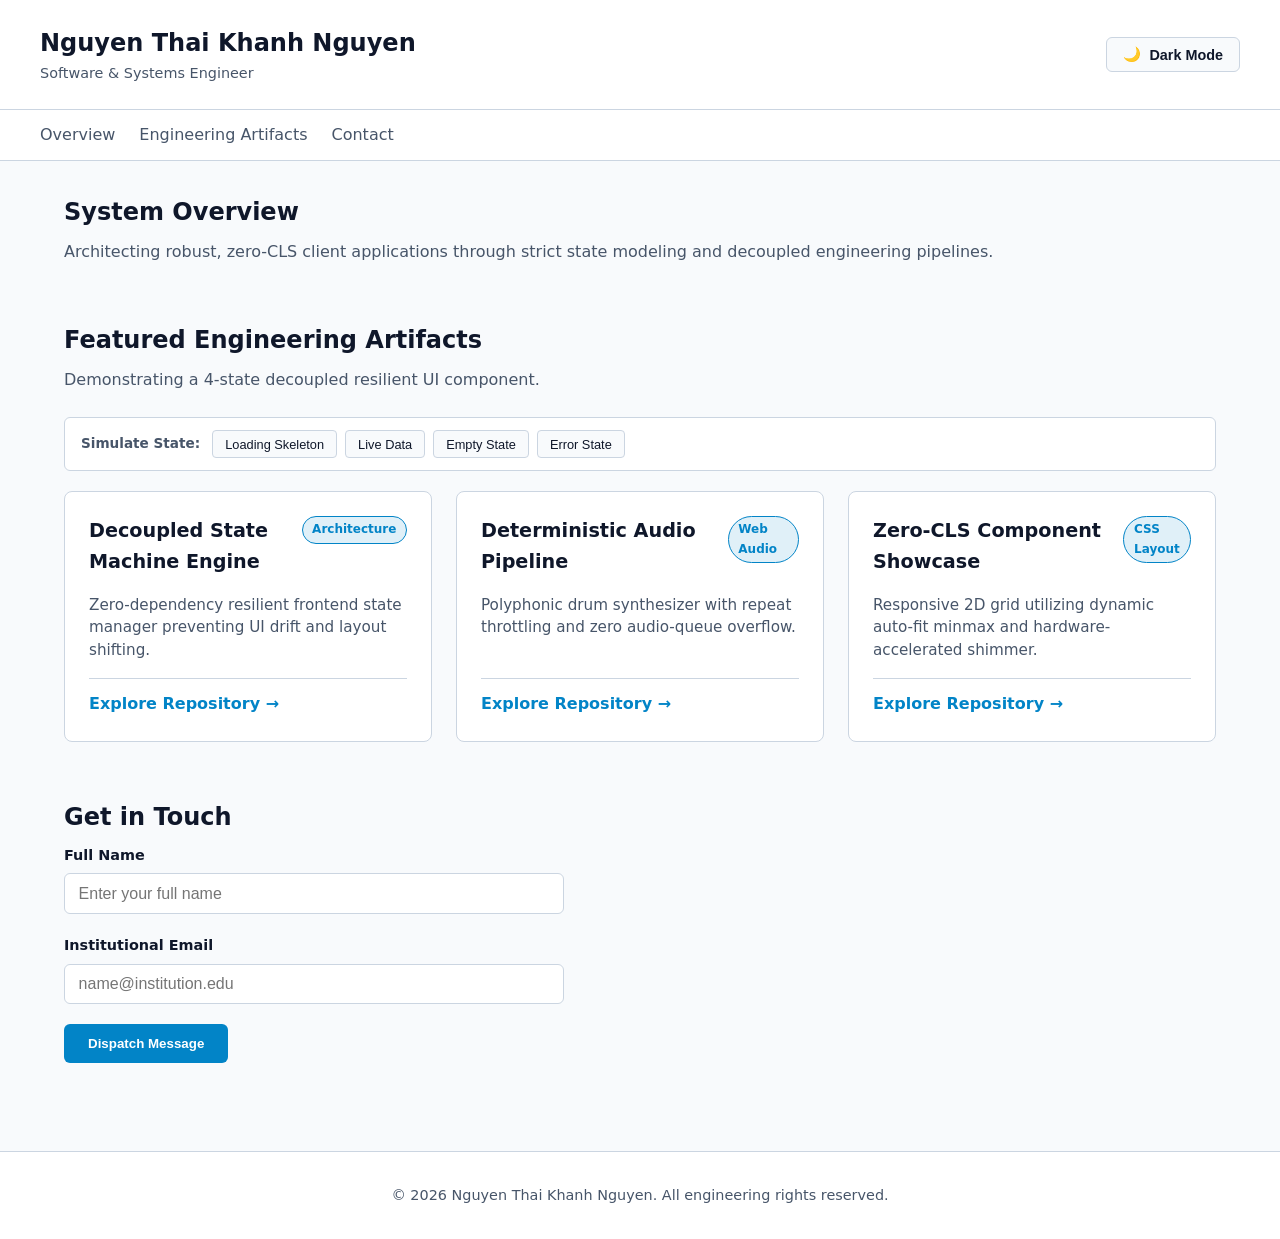
==== homework1/index.html @ a8fcfc0d "chore: organize lab exercises and homework structure" ====
<!DOCTYPE html>
<html lang="en">
<head>
  <meta charset="UTF-8">
  <meta name="viewport" content="width=device-width, initial-scale=1.0">
  <title>Engineering Portfolio | Resilient Architecture</title>
  <link rel="stylesheet" href="style.css">
</head>
<body>
  <!-- Accessible Skip Link -->
  <a href="#main-content" class="skip-link">Skip to main content</a>

  <!-- Global Header Landmark -->
  <header role="banner" class="site-header">
    <div class="header-inner">
      <div class="brand">
        <h1 class="brand-title">Nguyen Thai Khanh Nguyen</h1>
        <p class="brand-tagline">Software & Systems Engineer</p>
      </div>

      <!-- Theme Switcher Trigger -->
      <button 
        type="button" 
        id="theme-btn" 
        class="theme-toggle" 
        aria-pressed="false" 
        aria-label="Toggle color theme">
        <span class="theme-icon" aria-hidden="true">🌙</span>
        <span class="theme-text">Dark Mode</span>
      </button>
    </div>
  </header>

  <!-- Global Navigation Landmark -->
  <nav role="navigation" aria-label="Primary Navigation" class="site-nav">
    <ul class="nav-links">
      <li><a href="#overview">Overview</a></li>
      <li><a href="#projects">Engineering Artifacts</a></li>
      <li><a href="#contact">Contact</a></li>
    </ul>
  </nav>

  <!-- Main Content Landmark -->
  <main id="main-content" role="main">
    <!-- Hero / Overview Section -->
    <section id="overview" class="section-container" aria-labelledby="overview-heading">
      <h2 id="overview-heading">System Overview</h2>
      <p class="section-lead">
        Architecting robust, zero-CLS client applications through strict state modeling and decoupled engineering pipelines.
      </p>
    </section>

    <!-- Exercise 4: Resilient Component Architecture -->
    <section id="projects" class="section-container" aria-labelledby="projects-heading">
      <div class="section-header">
        <h2 id="projects-heading">Featured Engineering Artifacts</h2>
        <p class="section-subtitle">Demonstrating a 4-state decoupled resilient UI component.</p>
      </div>

      <!-- State Simulator (Interactive controls for Live Defense evaluation) -->
      <aside class="state-simulator" aria-label="Live State Simulator">
        <span class="simulator-label">Simulate State:</span>
        <div class="button-group" role="group" aria-label="State controls">
          <button type="button" class="btn-state" data-target="loading">Loading Skeleton</button>
          <button type="button" class="btn-state" data-target="success">Live Data</button>
          <button type="button" class="btn-state" data-target="empty">Empty State</button>
          <button type="button" class="btn-state" data-target="error">Error State</button>
        </div>
      </aside>

      <!-- Target Container for Dynamic Component States -->
      <div 
        id="projects-container" 
        class="projects-grid" 
        role="region" 
        aria-label="Projects list" 
        aria-live="polite" 
        aria-busy="false">
        <!-- State nodes are injected dynamically via app.js -->
      </div>
    </section>

    <!-- Contact Form Section -->
    <section id="contact" class="section-container" aria-labelledby="contact-heading">
      <h2 id="contact-heading">Get in Touch</h2>
      <form class="contact-form" action="#" method="POST" onsubmit="event.preventDefault();">
        <div class="form-group">
          <label for="contact-name">Full Name</label>
          <input type="text" id="contact-name" name="name" required placeholder="Enter your full name">
        </div>
        <div class="form-group">
          <label for="contact-email">Institutional Email</label>
          <input type="email" id="contact-email" name="email" required placeholder="name@institution.edu">
        </div>
        <button type="submit" class="btn-submit">Dispatch Message</button>
      </form>
    </section>
  </main>

  <!-- Global Footer Landmark -->
  <footer role="contentinfo" class="site-footer">
    <p>&copy; 2026 Nguyen Thai Khanh Nguyen. All engineering rights reserved.</p>
  </footer>

  <script src="app.js"></script>
</body>
</html>
---- homework1/style.css ----
/* ==========================================================================
   1. GLOBAL RESET & BASE TOKENS (Exercise 1 & 2)
   ========================================================================== */

*, *::before, *::after {
  box-sizing: border-box;
  margin: 0;
  padding: 0;
}

:root {
  --font-family: system-ui, -apple-system, BlinkMacSystemFont, 'Segoe UI', Roboto, sans-serif;
  
  /* Light Theme Tokens */
  --bg-primary: #f8fafc;
  --bg-surface: #ffffff;
  --border-color: #cbd5e1;
  --text-primary: #0f172a;
  --text-secondary: #475569;
  --accent: #0284c7;
  --accent-hover: #0369a1;
  --accent-light: rgba(2, 132, 199, 0.12);
  --error-color: #dc2626;
  --error-bg: rgba(220, 38, 38, 0.08);

  /* Shimmer tokens for light theme */
  --shimmer-base: #e2e8f0;
  --shimmer-highlight: #f8fafc;
}

/* Dark Theme Tokens */
body.dark-theme {
  --bg-primary: #0f172a;
  --bg-surface: #1e293b;
  --border-color: #334155;
  --text-primary: #f8fafc;
  --text-secondary: #94a3b8;
  --accent: #38bdf8;
  --accent-hover: #7dd3fc;
  --accent-light: rgba(56, 189, 248, 0.15);
  --error-color: #f87171;
  --error-bg: rgba(248, 113, 113, 0.1);

  /* Shimmer tokens matching Slide 18 specification */
  --shimmer-base: #1e293b;
  --shimmer-highlight: #334155;
}

html {
  color-scheme: light dark;
}

body {
  font-family: var(--font-family);
  background-color: var(--bg-primary);
  color: var(--text-primary);
  line-height: 1.6;
  min-height: 100vh;
  display: flex;
  flex-direction: column;
}

/* Skip link for Accessibility */
.skip-link {
  position: absolute;
  top: -100px;
  left: 1rem;
  background: var(--accent);
  color: #ffffff;
  padding: 0.75rem 1.25rem;
  z-index: 999;
  border-radius: 4px;
  text-decoration: none;
  font-weight: 600;
  transition: top 0.2s ease;
}

.skip-link:focus {
  top: 1rem;
}

/* ==========================================================================
   2. LANDMARK CONTAINERS & NAVIGATION
   ========================================================================== */

.site-header {
  background: var(--bg-surface);
  border-bottom: 1px solid var(--border-color);
  padding: 1.5rem 2rem;
}

.header-inner {
  max-width: 1200px;
  margin: 0 auto;
  display: flex;
  justify-content: space-between;
  align-items: center;
  gap: 1.5rem;
  flex-wrap: wrap;
}

.brand-title {
  font-size: 1.5rem;
  font-weight: 700;
  color: var(--text-primary);
}

.brand-tagline {
  font-size: 0.9rem;
  color: var(--text-secondary);
}

.theme-toggle {
  display: inline-flex;
  align-items: center;
  gap: 0.5rem;
  padding: 0.5rem 1rem;
  background: var(--bg-primary);
  border: 1px solid var(--border-color);
  border-radius: 6px;
  color: var(--text-primary);
  font-size: 0.9rem;
  font-weight: 600;
  cursor: pointer;
}

.theme-toggle:focus-visible {
  outline: 2px solid var(--accent);
  outline-offset: 2px;
}

.site-nav {
  background: var(--bg-surface);
  border-bottom: 1px solid var(--border-color);
  padding: 0.75rem 2rem;
}

.nav-links {
  max-width: 1200px;
  margin: 0 auto;
  display: flex;
  list-style: none;
  gap: 1.5rem;
}

.nav-links a {
  color: var(--text-secondary);
  text-decoration: none;
  font-weight: 500;
}

.nav-links a:hover,
.nav-links a:focus-visible {
  color: var(--accent);
  text-decoration: underline;
}

main {
  flex: 1;
  max-width: 1200px;
  width: 100%;
  margin: 0 auto;
  padding: 2rem 1.5rem;
}

.section-container {
  margin-bottom: 3.5rem;
}

.section-container h2 {
  font-size: 1.5rem;
  margin-bottom: 0.5rem;
}

.section-lead, .section-subtitle {
  color: var(--text-secondary);
  margin-bottom: 1.5rem;
}

/* ==========================================================================
   3. SUB-TASK T-03A: PURE CSS SHIMMER LOADING SKELETON (Slide 18)
   ========================================================================== */

@keyframes shimmer {
  0% {
    background-position: 200% 0;
  }
  100% {
    background-position: -200% 0;
  }
}

.skeleton-card {
  background: var(--bg-surface);
  border: 1px solid var(--border-color);
  border-radius: 8px;
  padding: 1.5rem;
  display: flex;
  flex-direction: column;
  gap: 1rem;
  min-height: 240px; /* Enforces CLS = 0 layout stability */
}

.skeleton-shimmer {
  background: linear-gradient(
    90deg, 
    var(--shimmer-base) 25%, 
    var(--shimmer-highlight) 50%, 
    var(--shimmer-base) 75%
  );
  background-size: 200% 100%;
  animation: shimmer 1.5s infinite;
  border-radius: 4px;
}

.skeleton-title {
  height: 24px;
  width: 70%;
}

.skeleton-badge {
  height: 20px;
  width: 35%;
}

.skeleton-line {
  height: 16px;
  width: 100%;
}

.skeleton-line.short {
  width: 65%;
}

.skeleton-link {
  height: 18px;
  width: 45%;
  margin-top: auto;
}

/* ==========================================================================
   4. SUB-TASK T-03B: LIVE DATA STATE (Grid & Flexbox Badges)
   ========================================================================== */

.projects-grid {
  display: grid;
  grid-template-columns: repeat(auto-fit, minmax(280px, 1fr));
  gap: 1.5rem;
  min-height: 240px;
}

.project-card {
  background: var(--bg-surface);
  border: 1px solid var(--border-color);
  border-radius: 8px;
  padding: 1.5rem;
  display: flex;
  flex-direction: column;
  gap: 1rem;
  transition: transform 0.2s ease, border-color 0.2s ease;
}

.project-card:hover,
.project-card:focus-within {
  transform: translateY(-2px);
  border-color: var(--accent);
}

.card-header {
  display: flex;
  justify-content: space-between;
  align-items: flex-start;
  gap: 0.75rem;
}

.card-title {
  font-size: 1.2rem;
  font-weight: 600;
  color: var(--text-primary);
}

.badge-list {
  display: flex;
  flex-wrap: wrap;
  gap: 0.4rem;
  list-style: none;
}

.badge {
  font-size: 0.75rem;
  font-weight: 600;
  padding: 0.2rem 0.6rem;
  border-radius: 9999px;
  background: var(--accent-light);
  color: var(--accent);
  border: 1px solid var(--accent);
}

.card-body {
  color: var(--text-secondary);
  font-size: 0.95rem;
  line-height: 1.5;
}

.card-footer {
  margin-top: auto;
  padding-top: 0.75rem;
  border-top: 1px solid var(--border-color);
}

.project-link {
  color: var(--accent);
  text-decoration: none;
  font-weight: 600;
  display: inline-flex;
  align-items: center;
  gap: 0.35rem;
}

.project-link:hover,
.project-link:focus-visible {
  text-decoration: underline;
  outline: 2px solid var(--accent);
  outline-offset: 3px;
}

/* ==========================================================================
   5. SUB-TASK T-03C: EMPTY & ERROR FEEDBACK CARDS
   ========================================================================== */

.state-feedback-card {
  grid-column: 1 / -1;
  text-align: center;
  padding: 3rem 1.5rem;
  background: var(--bg-surface);
  border: 1px dashed var(--border-color);
  border-radius: 8px;
  display: flex;
  flex-direction: column;
  align-items: center;
  justify-content: center;
  gap: 1rem;
}

.state-feedback-card.error-card {
  border-color: var(--error-color);
  background: var(--error-bg);
}

.state-icon {
  font-size: 2.2rem;
}

.state-title {
  font-size: 1.25rem;
  font-weight: 600;
}

.state-message {
  color: var(--text-secondary);
  max-width: 500px;
  font-size: 0.95rem;
}

.btn-retry {
  padding: 0.6rem 1.4rem;
  background: var(--accent);
  color: #ffffff;
  border: none;
  border-radius: 6px;
  font-weight: 600;
  cursor: pointer;
}

.btn-retry:hover {
  background: var(--accent-hover);
}

.btn-retry:focus-visible {
  outline: 3px solid var(--accent);
  outline-offset: 3px;
}

/* State Simulator Bar */
.state-simulator {
  display: flex;
  align-items: center;
  gap: 0.75rem;
  margin-bottom: 1.25rem;
  flex-wrap: wrap;
  padding: 0.75rem 1rem;
  background: var(--bg-surface);
  border: 1px solid var(--border-color);
  border-radius: 6px;
}

.simulator-label {
  font-size: 0.85rem;
  font-weight: 600;
  color: var(--text-secondary);
}

.button-group {
  display: flex;
  gap: 0.5rem;
  flex-wrap: wrap;
}

.btn-state {
  padding: 0.35rem 0.75rem;
  font-size: 0.8rem;
  font-weight: 500;
  background: var(--bg-primary);
  border: 1px solid var(--border-color);
  color: var(--text-primary);
  border-radius: 4px;
  cursor: pointer;
}

.btn-state:hover,
.btn-state:focus-visible {
  border-color: var(--accent);
  color: var(--accent);
}

/* Form Styles */
.contact-form {
  max-width: 500px;
  display: flex;
  flex-direction: column;
  gap: 1.25rem;
}

.form-group {
  display: flex;
  flex-direction: column;
  gap: 0.4rem;
}

.form-group label {
  font-weight: 600;
  font-size: 0.9rem;
}

.form-group input {
  padding: 0.65rem 0.85rem;
  border: 1px solid var(--border-color);
  border-radius: 6px;
  background: var(--bg-surface);
  color: var(--text-primary);
  font-size: 1rem;
}

.form-group input:focus-visible {
  outline: 2px solid var(--accent);
}

.btn-submit {
  padding: 0.75rem 1.5rem;
  background: var(--accent);
  color: #ffffff;
  border: none;
  border-radius: 6px;
  font-weight: 600;
  cursor: pointer;
  align-self: flex-start;
}

.site-footer {
  text-align: center;
  padding: 2rem 1.5rem;
  border-top: 1px solid var(--border-color);
  background: var(--bg-surface);
  font-size: 0.9rem;
  color: var(--text-secondary);
}
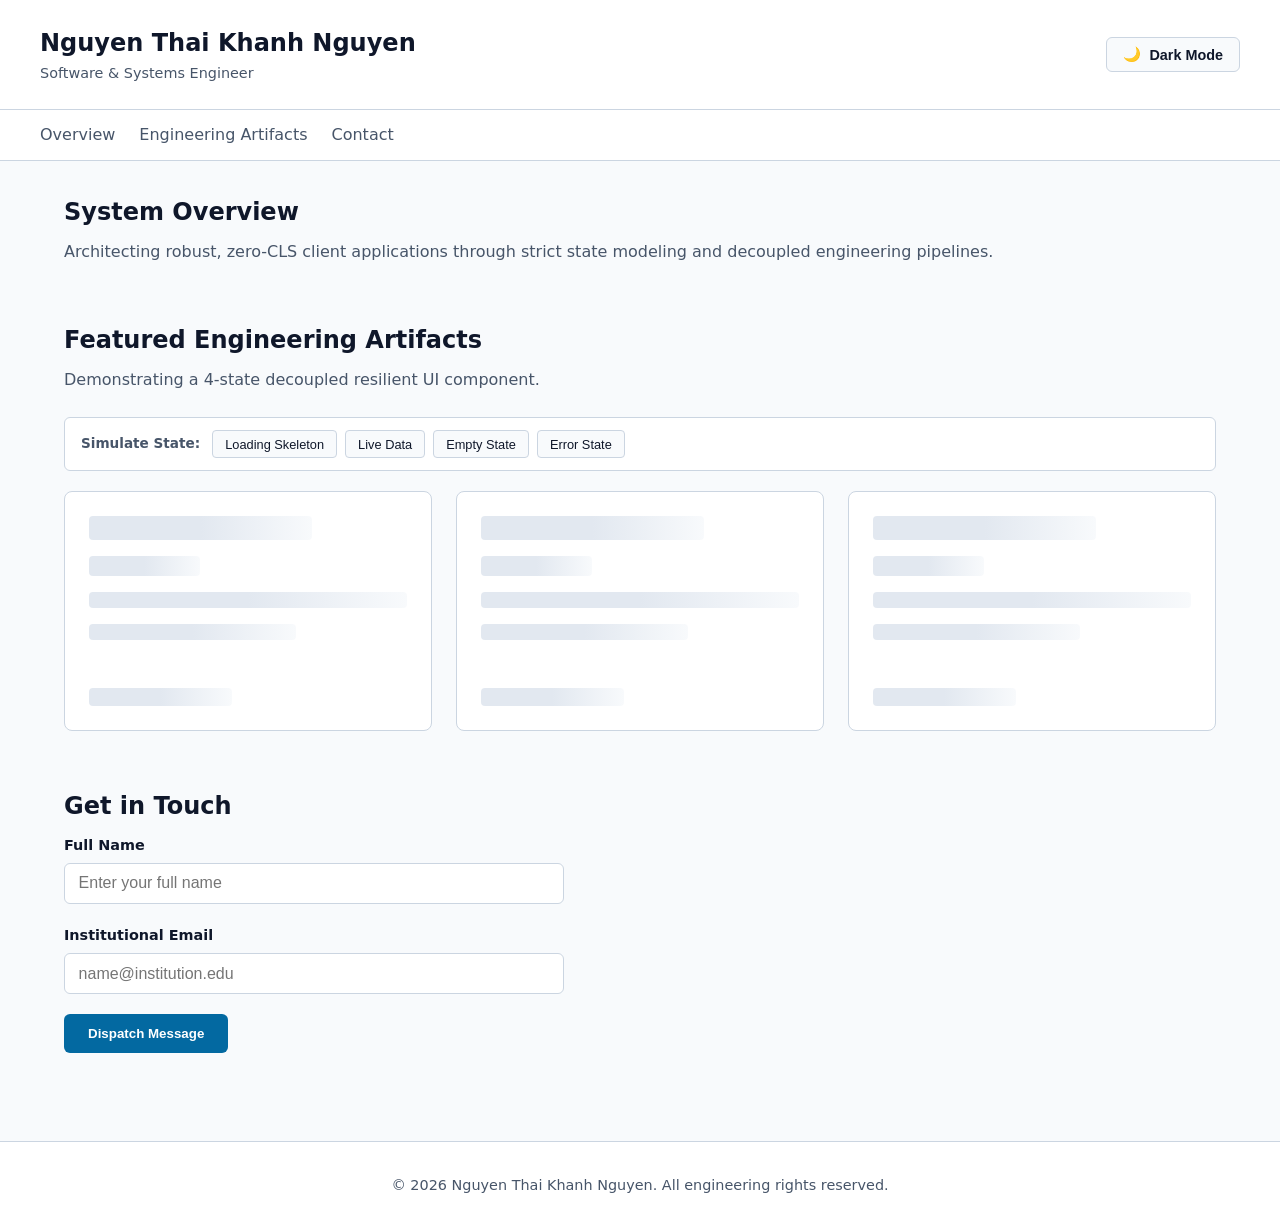
==== commit 99b3412d: "security: enforce CSP and remove inline handlers" ====
--- a/homework1/index.html
+++ b/homework1/index.html
@@ -3,7 +3,14 @@
 <head>
   <meta charset="UTF-8">
   <meta name="viewport" content="width=device-width, initial-scale=1.0">
+
+  <meta
+  http-equiv="Content-Security-Policy"
+  content="default-src 'none'; script-src 'self'; style-src 'self'; img-src 'self'; font-src 'self'; connect-src 'none'; object-src 'none'; base-uri 'none'; form-action 'none'"
+>
+
   <title>Engineering Portfolio | Resilient Architecture</title>
+  <link rel="icon" href="data:,">
   <link rel="stylesheet" href="style.css">
 </head>
 <body>
@@ -83,7 +90,7 @@
     <!-- Contact Form Section -->
     <section id="contact" class="section-container" aria-labelledby="contact-heading">
       <h2 id="contact-heading">Get in Touch</h2>
-      <form class="contact-form" action="#" method="POST" onsubmit="event.preventDefault();">
+      <form class="contact-form" action="#" method="POST">
         <div class="form-group">
           <label for="contact-name">Full Name</label>
           <input type="text" id="contact-name" name="name" required placeholder="Enter your full name">
--- a/homework1/style.css
+++ b/homework1/style.css
@@ -17,11 +17,12 @@
   --border-color: #cbd5e1;
   --text-primary: #0f172a;
   --text-secondary: #475569;
-  --accent: #0284c7;
+  --accent: #0369a1;
   --accent-hover: #0369a1;
   --accent-light: rgba(2, 132, 199, 0.12);
   --error-color: #dc2626;
   --error-bg: rgba(220, 38, 38, 0.08);
+  --on-accent: #ffffff;
 
   /* Shimmer tokens for light theme */
   --shimmer-base: #e2e8f0;
@@ -40,6 +41,7 @@
   --accent-light: rgba(56, 189, 248, 0.15);
   --error-color: #f87171;
   --error-bg: rgba(248, 113, 113, 0.1);
+  --on-accent: #0f172a;
 
   /* Shimmer tokens matching Slide 18 specification */
   --shimmer-base: #1e293b;
@@ -66,7 +68,7 @@
   top: -100px;
   left: 1rem;
   background: var(--accent);
-  color: #ffffff;
+  color: var(--on-accent);
   padding: 0.75rem 1.25rem;
   z-index: 999;
   border-radius: 4px;
@@ -365,7 +367,7 @@
 .btn-retry {
   padding: 0.6rem 1.4rem;
   background: var(--accent);
-  color: #ffffff;
+  color: var(--on-accent);
   border: none;
   border-radius: 6px;
   font-weight: 600;
@@ -458,7 +460,7 @@
 .btn-submit {
   padding: 0.75rem 1.5rem;
   background: var(--accent);
-  color: #ffffff;
+  color: var(--on-accent);
   border: none;
   border-radius: 6px;
   font-weight: 600;
